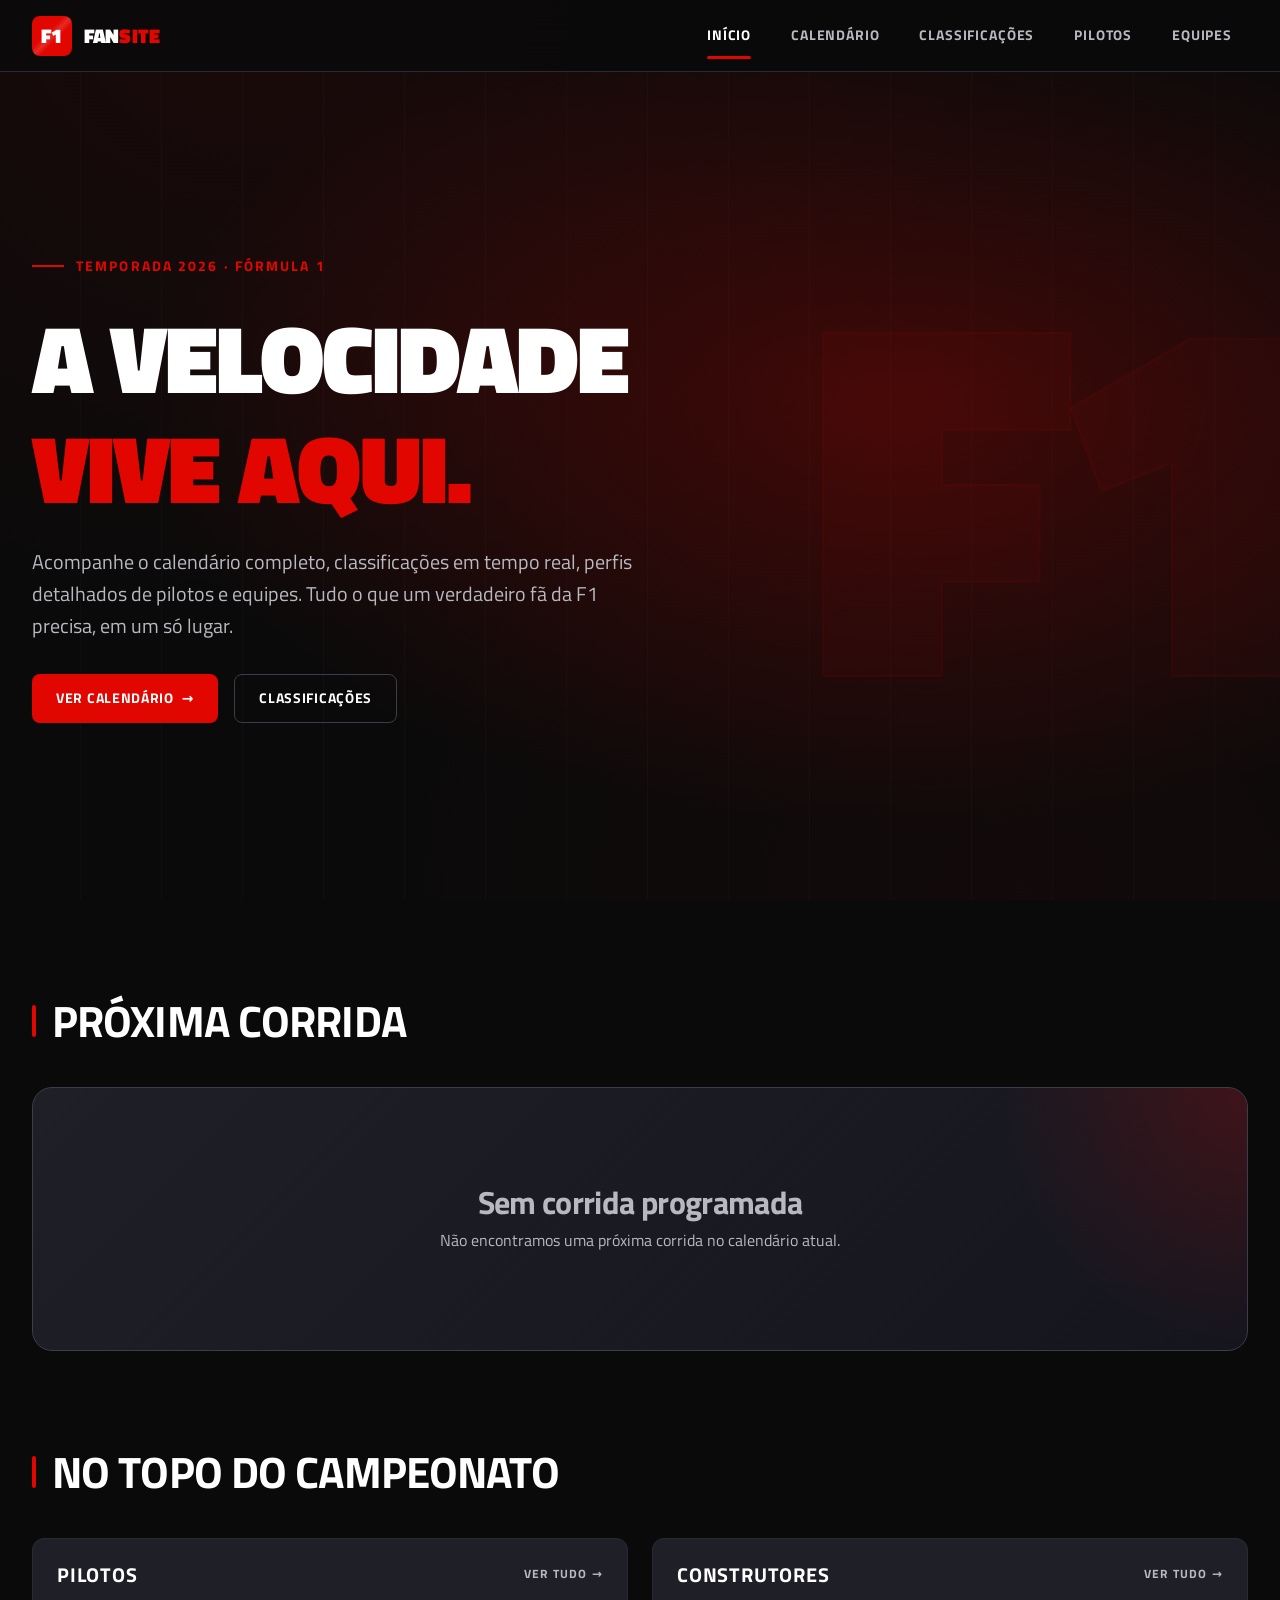
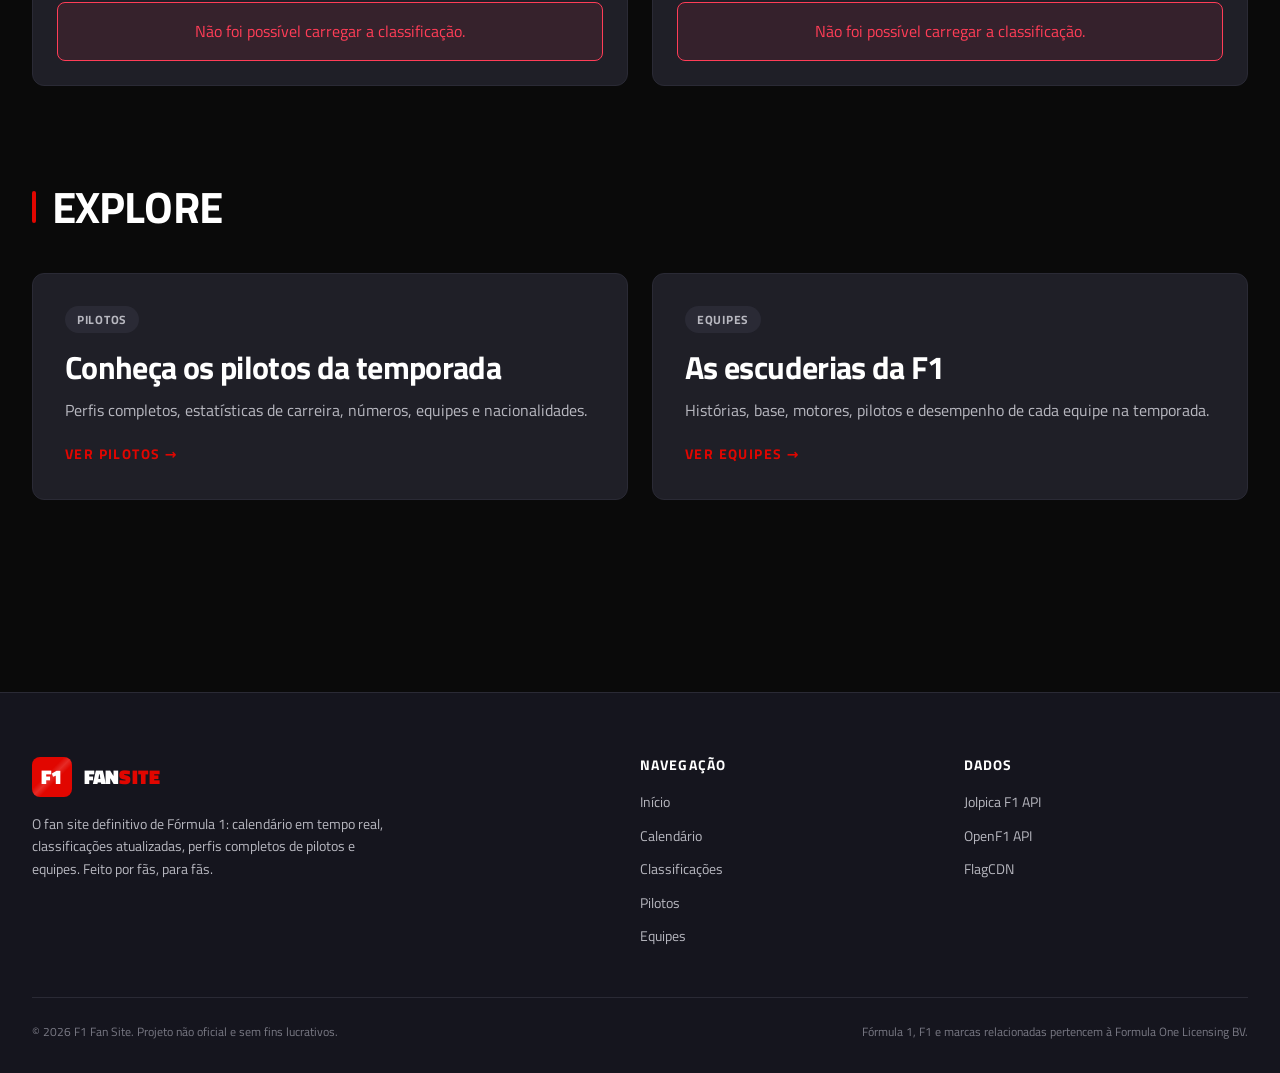
==== index.html @ c23597fc "Primeiro commit do Site de F1" ====
<!DOCTYPE html>
<html lang="pt-BR">
<head>
  <meta charset="UTF-8">
  <meta name="viewport" content="width=device-width, initial-scale=1.0">
  <title>F1 Fan Site — Tudo sobre Fórmula 1 em um só lugar</title>
  <meta name="description" content="O fan site definitivo de Fórmula 1: calendário 2026, classificações ao vivo, perfis completos de pilotos e equipes. Atualizado em tempo real.">
  <meta name="theme-color" content="#e10600">
  <meta property="og:title" content="F1 Fan Site — Tudo sobre Fórmula 1">
  <meta property="og:description" content="Calendário 2026, classificações ao vivo, perfis de pilotos e equipes. O melhor fan site de F1.">
  <meta property="og:type" content="website">
  <meta property="og:locale" content="pt_BR">
  <meta name="twitter:card" content="summary_large_image">
  <link rel="preconnect" href="https://fonts.googleapis.com">
  <link rel="preconnect" href="https://fonts.gstatic.com" crossorigin>
  <link rel="preconnect" href="https://api.jolpi.ca">
  <link rel="preconnect" href="https://api.openf1.org">
  <link rel="preconnect" href="https://flagcdn.com">
  <link rel="icon" href="data:image/svg+xml,%3Csvg xmlns='http://www.w3.org/2000/svg' viewBox='0 0 64 64'%3E%3Crect width='64' height='64' rx='12' fill='%23e10600'/%3E%3Ctext x='32' y='44' text-anchor='middle' font-family='Arial' font-weight='900' font-size='28' fill='white'%3EF1%3C/text%3E%3C/svg%3E">
  <link rel="stylesheet" href="./css/style.css">
</head>
<body>
  <div id="site-header"></div>

  <main id="main-content" class="main">
    <section class="hero" aria-labelledby="hero-title">
      <div class="container">
        <div class="hero__content fade-up">
          <span class="hero__eyebrow">Temporada 2026 · Fórmula 1</span>
          <h1 class="hero__title" id="hero-title">A velocidade <strong>vive aqui.</strong></h1>
          <p class="hero__lead">Acompanhe o calendário completo, classificações em tempo real, perfis detalhados de pilotos e equipes. Tudo o que um verdadeiro fã da F1 precisa, em um só lugar.</p>
          <div class="hero__cta">
            <a class="btn btn-primary btn-arrow" href="./pages/calendario.html">Ver calendário</a>
            <a class="btn btn-ghost" href="./pages/classificacoes.html">Classificações</a>
          </div>
        </div>
      </div>
    </section>

    <section class="section" aria-labelledby="next-race-title">
      <div class="container">
        <header class="section-title">
          <h2 id="next-race-title">Próxima corrida</h2>
        </header>
        <div id="next-race" class="fade-up">
          <div class="next-race"><div class="loading-block"><span class="loading"></span> Carregando próxima corrida…</div></div>
        </div>
      </div>
    </section>

    <section class="section" aria-labelledby="standings-title" style="padding-top: 0;">
      <div class="container">
        <header class="section-title">
          <h2 id="standings-title">No topo do campeonato</h2>
        </header>
        <div class="standings-preview">
          <div class="card" style="padding: var(--space-6);">
            <h3 class="standings-preview__title">
              Pilotos
              <a class="text-secondary" href="./pages/classificacoes.html" style="font-size: var(--fs-xs); text-transform: uppercase; letter-spacing: 0.1em;">Ver tudo →</a>
            </h3>
            <div id="drivers-top" class="standings-preview__list">
              <div class="loading-block"><span class="loading"></span> Carregando…</div>
            </div>
          </div>
          <div class="card" style="padding: var(--space-6);">
            <h3 class="standings-preview__title">
              Construtores
              <a class="text-secondary" href="./pages/classificacoes.html?tab=construtores" style="font-size: var(--fs-xs); text-transform: uppercase; letter-spacing: 0.1em;">Ver tudo →</a>
            </h3>
            <div id="constructors-top" class="standings-preview__list">
              <div class="loading-block"><span class="loading"></span> Carregando…</div>
            </div>
          </div>
        </div>
      </div>
    </section>

    <section class="section" aria-labelledby="explore-title" style="padding-top: 0;">
      <div class="container">
        <header class="section-title">
          <h2 id="explore-title">Explore</h2>
        </header>
        <div class="standings-preview">
          <a class="card" href="./pages/pilotos.html" style="padding: var(--space-8); display: block;">
            <span class="badge">Pilotos</span>
            <h3 style="margin-top: var(--space-4); font-size: var(--fs-2xl);">Conheça os pilotos da temporada</h3>
            <p style="margin-top: var(--space-3); color: var(--color-text-secondary);">Perfis completos, estatísticas de carreira, números, equipes e nacionalidades.</p>
            <span style="margin-top: var(--space-5); display: inline-block; color: var(--color-f1-red); font-weight: var(--fw-bold); text-transform: uppercase; letter-spacing: 0.1em; font-size: var(--fs-sm);">Ver pilotos →</span>
          </a>
          <a class="card" href="./pages/equipes.html" style="padding: var(--space-8); display: block;">
            <span class="badge">Equipes</span>
            <h3 style="margin-top: var(--space-4); font-size: var(--fs-2xl);">As escuderias da F1</h3>
            <p style="margin-top: var(--space-3); color: var(--color-text-secondary);">Histórias, base, motores, pilotos e desempenho de cada equipe na temporada.</p>
            <span style="margin-top: var(--space-5); display: inline-block; color: var(--color-f1-red); font-weight: var(--fw-bold); text-transform: uppercase; letter-spacing: 0.1em; font-size: var(--fs-sm);">Ver equipes →</span>
          </a>
        </div>
      </div>
    </section>
  </main>

  <div id="site-footer"></div>

  <script type="module" src="./js/pages/home.js"></script>
</body>
</html>
---- css/style.css ----
@import url('https://fonts.googleapis.com/css2?family=Titillium+Web:wght@300;400;600;700;900&family=JetBrains+Mono:wght@400;700&display=swap');

@import url('./tokens.css');
@import url('./base.css');
@import url('./layout.css');
@import url('./components.css');
@import url('./pages.css');
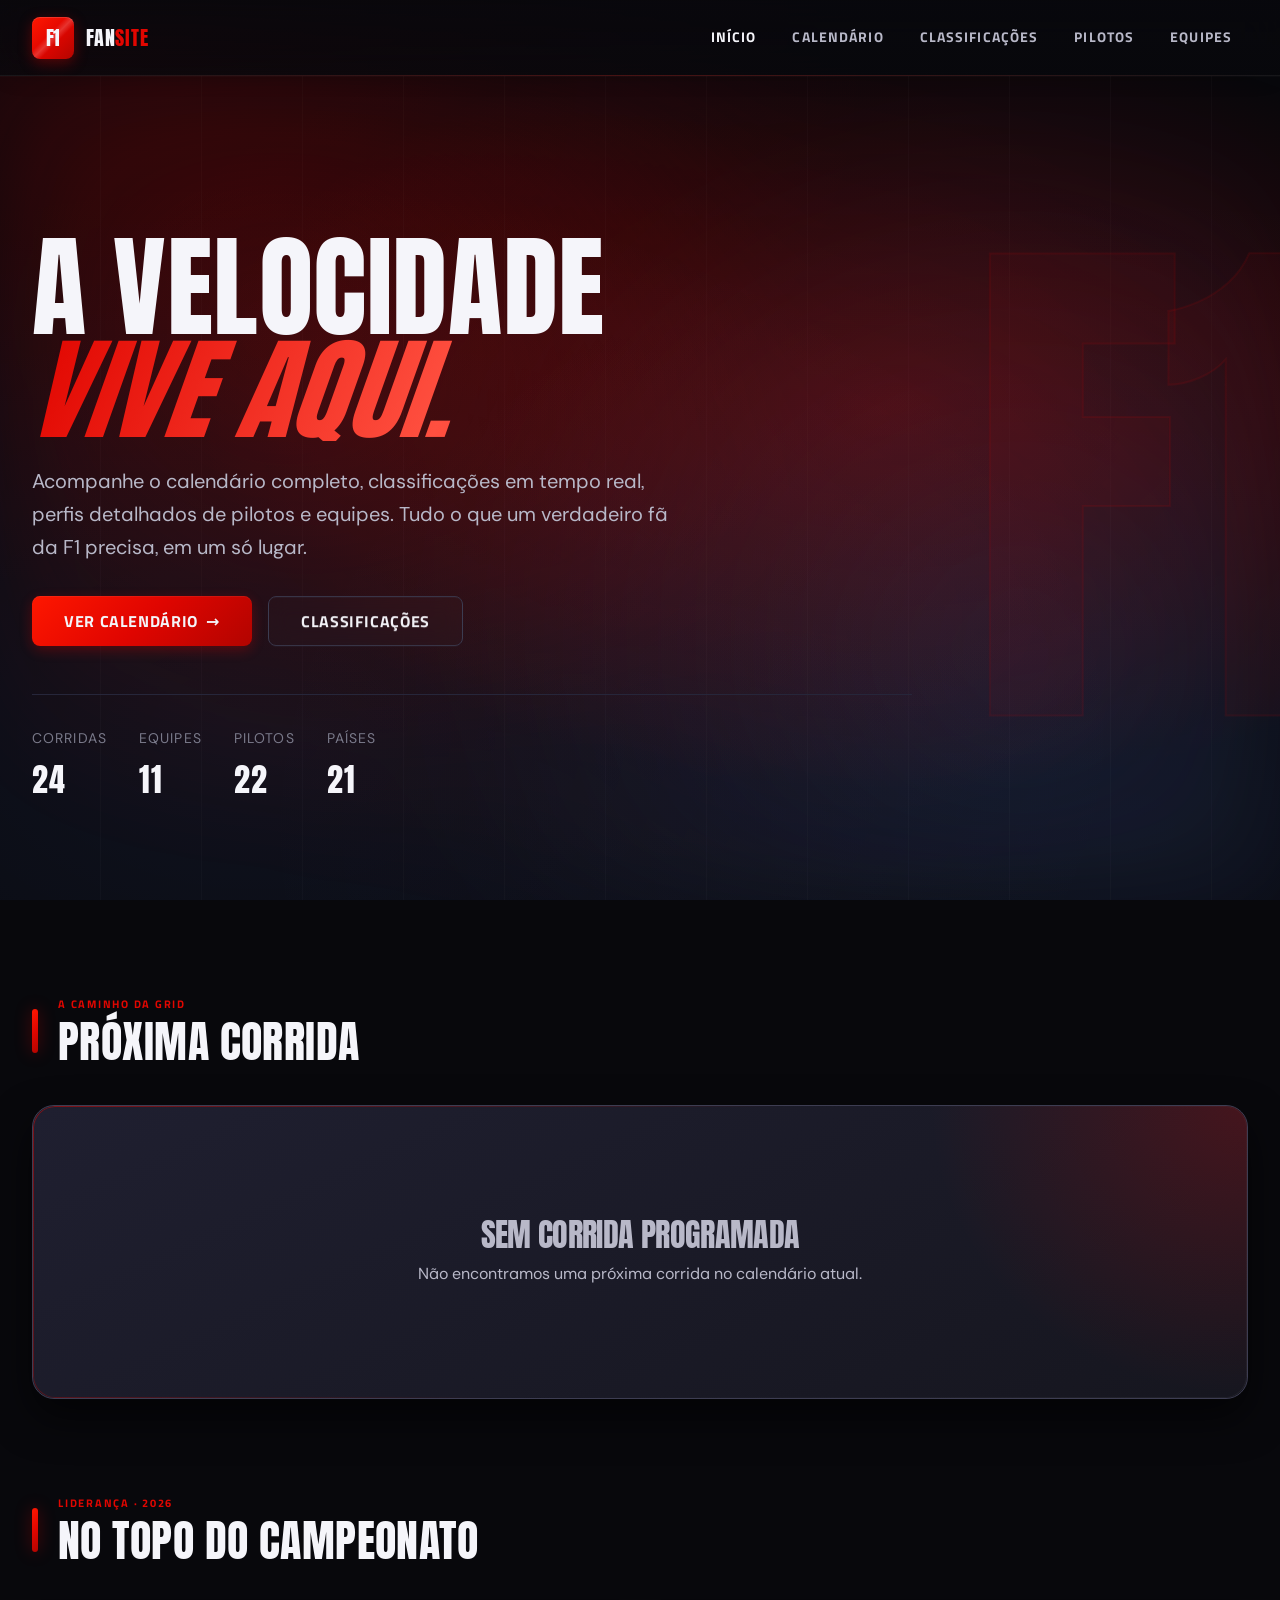
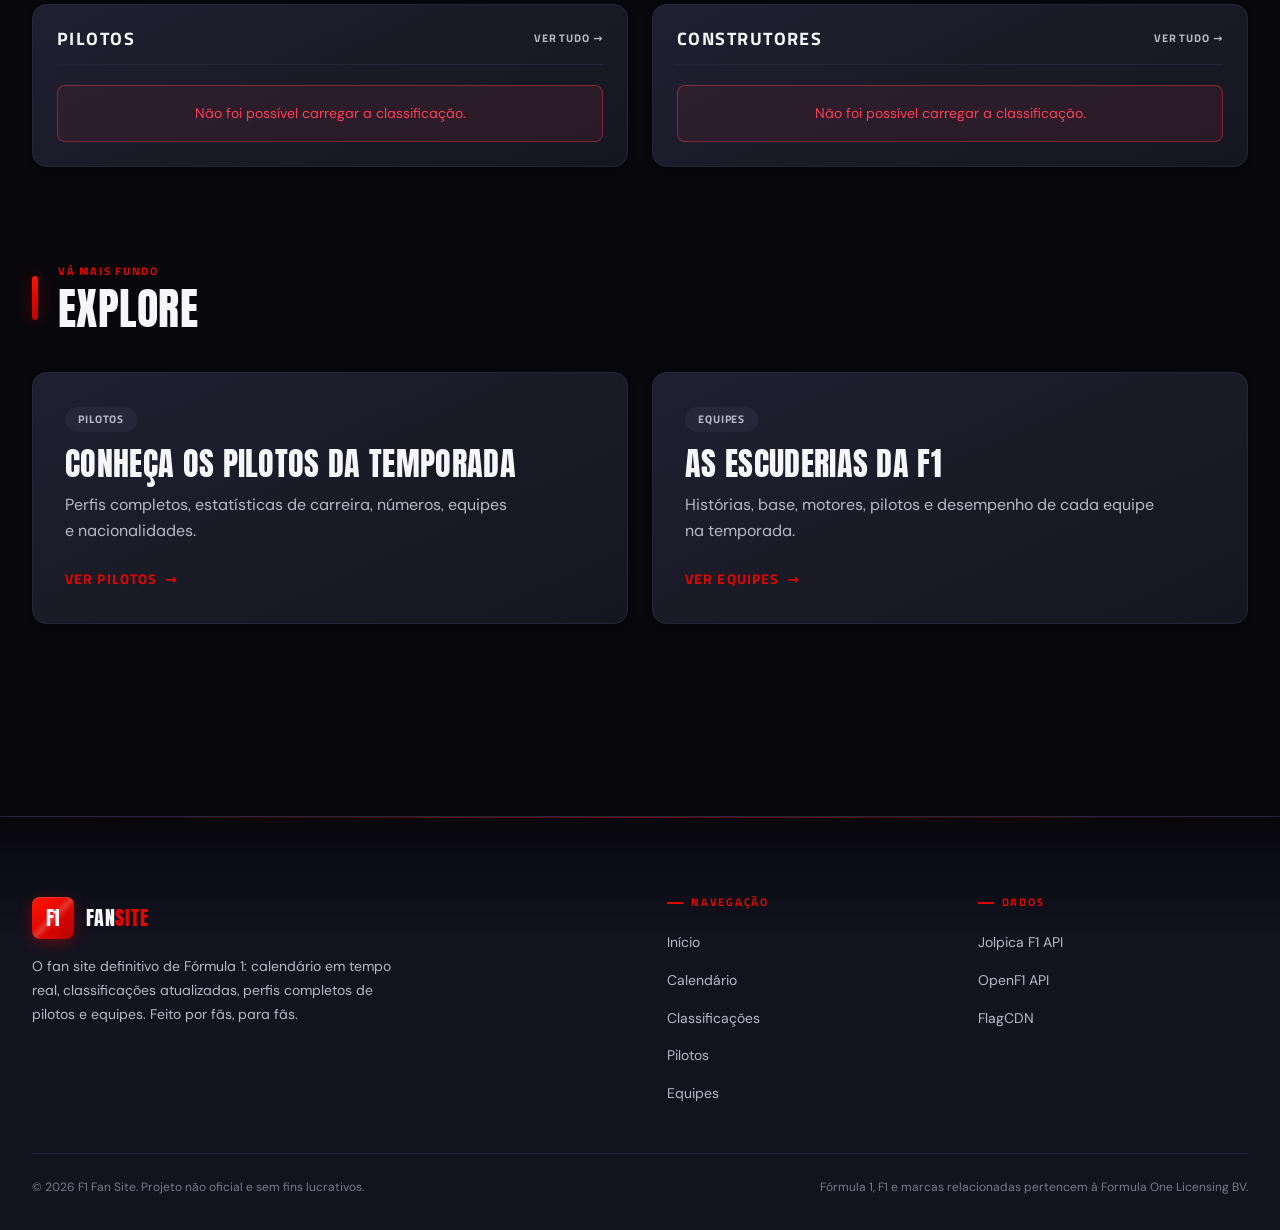
==== commit 5f2e82ad: "Melhoria de design e correção de erros" ====
--- a/index.html
+++ b/index.html
@@ -24,14 +24,21 @@
 
   <main id="main-content" class="main">
     <section class="hero" aria-labelledby="hero-title">
+      <div class="hero__bg" aria-hidden="true"></div>
       <div class="container">
-        <div class="hero__content fade-up">
-          <span class="hero__eyebrow">Temporada 2026 · Fórmula 1</span>
+        <div class="hero__content">
+          <span class="hero__eyebrow">Temporada 2026 · Ao vivo</span>
           <h1 class="hero__title" id="hero-title">A velocidade <strong>vive aqui.</strong></h1>
           <p class="hero__lead">Acompanhe o calendário completo, classificações em tempo real, perfis detalhados de pilotos e equipes. Tudo o que um verdadeiro fã da F1 precisa, em um só lugar.</p>
           <div class="hero__cta">
-            <a class="btn btn-primary btn-arrow" href="./pages/calendario.html">Ver calendário</a>
-            <a class="btn btn-ghost" href="./pages/classificacoes.html">Classificações</a>
+            <a class="btn btn-primary btn-arrow btn-lg" href="./pages/calendario.html">Ver calendário</a>
+            <a class="btn btn-ghost btn-lg" href="./pages/classificacoes.html">Classificações</a>
+          </div>
+          <div class="hero__meta">
+            <div class="hero__meta-item">Corridas<strong>24</strong></div>
+            <div class="hero__meta-item">Equipes<strong>11</strong></div>
+            <div class="hero__meta-item">Pilotos<strong>22</strong></div>
+            <div class="hero__meta-item">Países<strong>21</strong></div>
           </div>
         </div>
       </div>
@@ -39,10 +46,13 @@
 
     <section class="section" aria-labelledby="next-race-title">
       <div class="container">
-        <header class="section-title">
-          <h2 id="next-race-title">Próxima corrida</h2>
+        <header class="section-title" data-reveal="up">
+          <div>
+            <span class="section-title__eyebrow">A caminho da grid</span>
+            <h2 id="next-race-title">Próxima corrida</h2>
+          </div>
         </header>
-        <div id="next-race" class="fade-up">
+        <div id="next-race" data-reveal="up">
           <div class="next-race"><div class="loading-block"><span class="loading"></span> Carregando próxima corrida…</div></div>
         </div>
       </div>
@@ -50,14 +60,17 @@
 
     <section class="section" aria-labelledby="standings-title" style="padding-top: 0;">
       <div class="container">
-        <header class="section-title">
-          <h2 id="standings-title">No topo do campeonato</h2>
+        <header class="section-title" data-reveal="up">
+          <div>
+            <span class="section-title__eyebrow">Liderança · 2026</span>
+            <h2 id="standings-title">No topo do campeonato</h2>
+          </div>
         </header>
-        <div class="standings-preview">
+        <div class="standings-preview" data-reveal-stagger>
           <div class="card" style="padding: var(--space-6);">
             <h3 class="standings-preview__title">
               Pilotos
-              <a class="text-secondary" href="./pages/classificacoes.html" style="font-size: var(--fs-xs); text-transform: uppercase; letter-spacing: 0.1em;">Ver tudo →</a>
+              <a class="text-secondary" href="./pages/classificacoes.html" style="font-size: var(--fs-2xs); text-transform: uppercase; letter-spacing: var(--tracking-wider); font-weight: var(--fw-bold);">Ver tudo →</a>
             </h3>
             <div id="drivers-top" class="standings-preview__list">
               <div class="loading-block"><span class="loading"></span> Carregando…</div>
@@ -66,7 +79,7 @@
           <div class="card" style="padding: var(--space-6);">
             <h3 class="standings-preview__title">
               Construtores
-              <a class="text-secondary" href="./pages/classificacoes.html?tab=construtores" style="font-size: var(--fs-xs); text-transform: uppercase; letter-spacing: 0.1em;">Ver tudo →</a>
+              <a class="text-secondary" href="./pages/classificacoes.html?tab=construtores" style="font-size: var(--fs-2xs); text-transform: uppercase; letter-spacing: var(--tracking-wider); font-weight: var(--fw-bold);">Ver tudo →</a>
             </h3>
             <div id="constructors-top" class="standings-preview__list">
               <div class="loading-block"><span class="loading"></span> Carregando…</div>
@@ -78,21 +91,24 @@
 
     <section class="section" aria-labelledby="explore-title" style="padding-top: 0;">
       <div class="container">
-        <header class="section-title">
-          <h2 id="explore-title">Explore</h2>
+        <header class="section-title" data-reveal="up">
+          <div>
+            <span class="section-title__eyebrow">Vá mais fundo</span>
+            <h2 id="explore-title">Explore</h2>
+          </div>
         </header>
-        <div class="standings-preview">
-          <a class="card" href="./pages/pilotos.html" style="padding: var(--space-8); display: block;">
+        <div class="standings-preview" data-reveal-stagger>
+          <a class="card explore-card" href="./pages/pilotos.html">
             <span class="badge">Pilotos</span>
-            <h3 style="margin-top: var(--space-4); font-size: var(--fs-2xl);">Conheça os pilotos da temporada</h3>
-            <p style="margin-top: var(--space-3); color: var(--color-text-secondary);">Perfis completos, estatísticas de carreira, números, equipes e nacionalidades.</p>
-            <span style="margin-top: var(--space-5); display: inline-block; color: var(--color-f1-red); font-weight: var(--fw-bold); text-transform: uppercase; letter-spacing: 0.1em; font-size: var(--fs-sm);">Ver pilotos →</span>
+            <h3 class="explore-card__title">Conheça os pilotos da temporada</h3>
+            <p class="explore-card__lead">Perfis completos, estatísticas de carreira, números, equipes e nacionalidades.</p>
+            <span class="explore-card__cta">Ver pilotos</span>
           </a>
-          <a class="card" href="./pages/equipes.html" style="padding: var(--space-8); display: block;">
+          <a class="card explore-card" href="./pages/equipes.html">
             <span class="badge">Equipes</span>
-            <h3 style="margin-top: var(--space-4); font-size: var(--fs-2xl);">As escuderias da F1</h3>
-            <p style="margin-top: var(--space-3); color: var(--color-text-secondary);">Histórias, base, motores, pilotos e desempenho de cada equipe na temporada.</p>
-            <span style="margin-top: var(--space-5); display: inline-block; color: var(--color-f1-red); font-weight: var(--fw-bold); text-transform: uppercase; letter-spacing: 0.1em; font-size: var(--fs-sm);">Ver equipes →</span>
+            <h3 class="explore-card__title">As escuderias da F1</h3>
+            <p class="explore-card__lead">Histórias, base, motores, pilotos e desempenho de cada equipe na temporada.</p>
+            <span class="explore-card__cta">Ver equipes</span>
           </a>
         </div>
       </div>
--- a/css/style.css
+++ b/css/style.css
@@ -1,7 +1,8 @@
-@import url('https://fonts.googleapis.com/css2?family=Titillium+Web:wght@300;400;600;700;900&family=JetBrains+Mono:wght@400;700&display=swap');
+@import url('https://fonts.googleapis.com/css2?family=Anton&family=Titillium+Web:wght@300;400;600;700;900&family=DM+Sans:opsz,wght@9..40,400;9..40,500;9..40,700&family=JetBrains+Mono:wght@400;700&display=swap');
 
 @import url('./tokens.css');
 @import url('./base.css');
 @import url('./layout.css');
 @import url('./components.css');
 @import url('./pages.css');
+@import url('./animations.css');
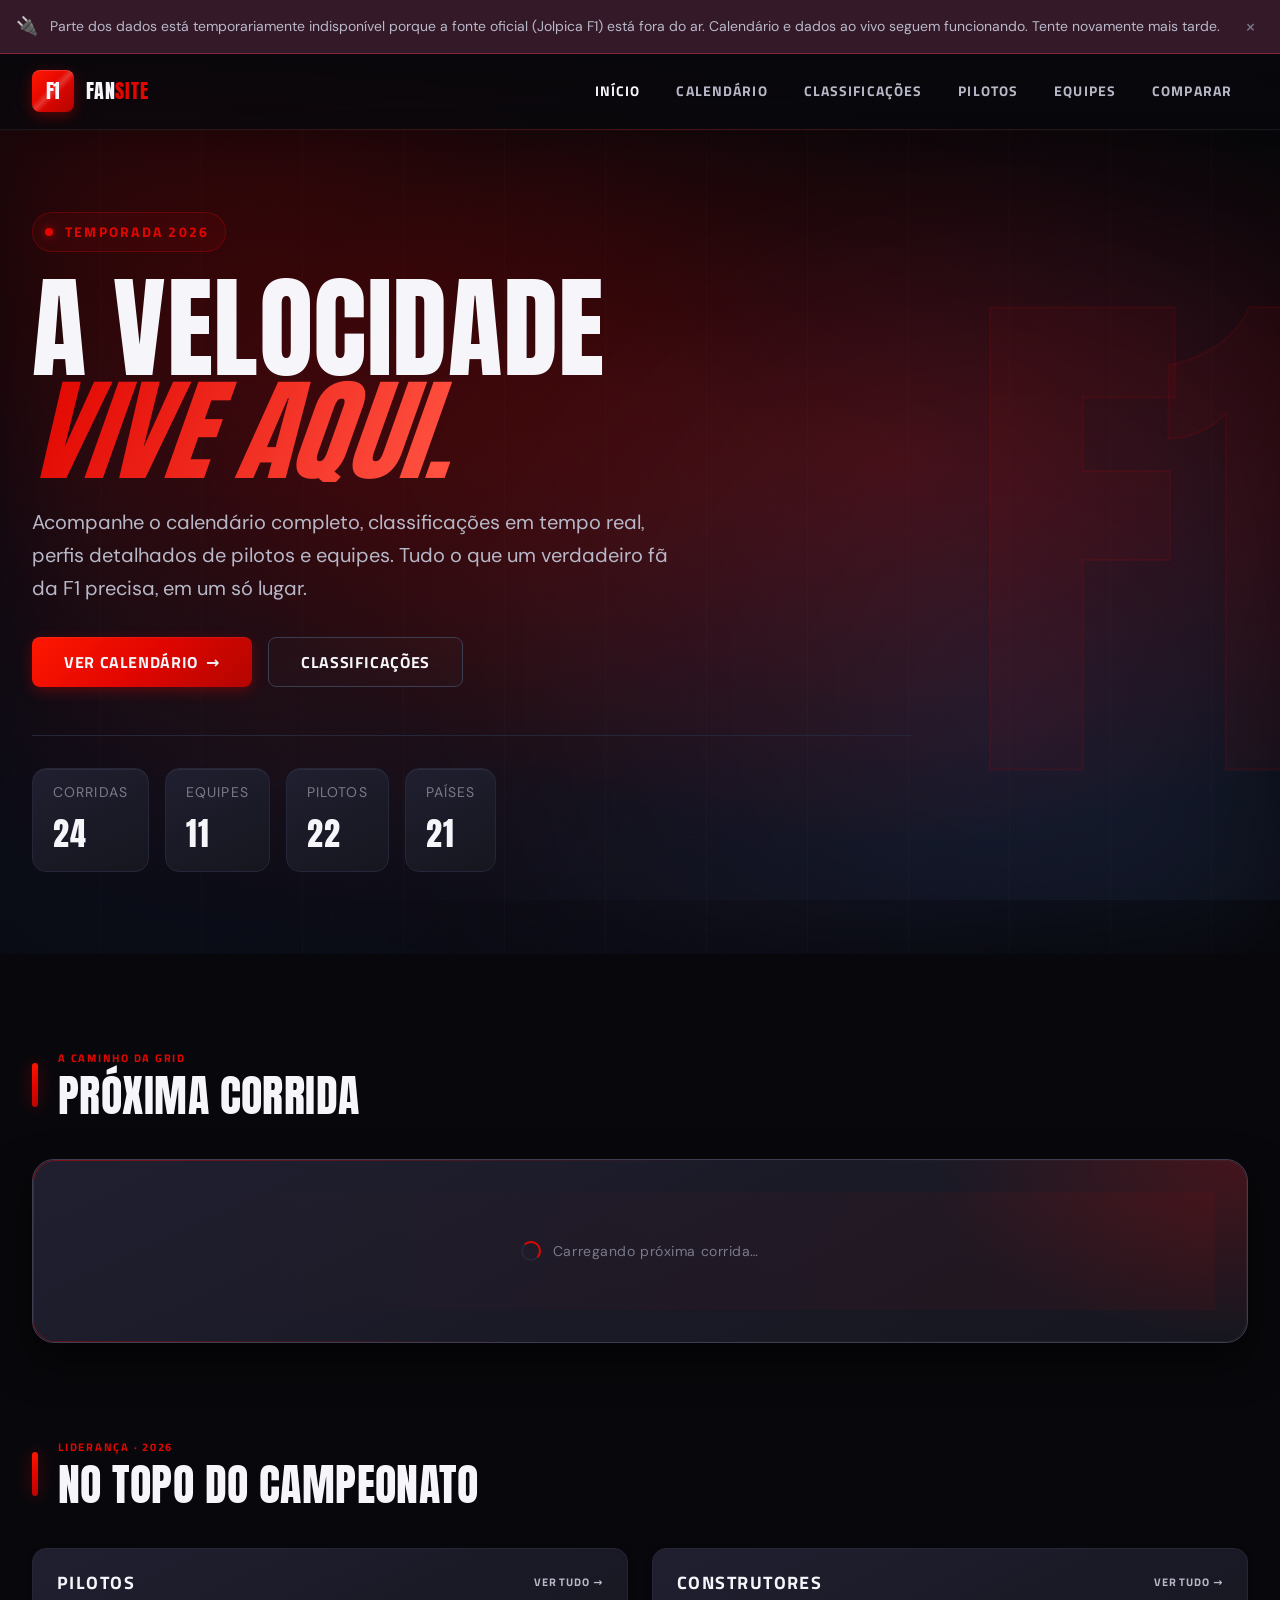
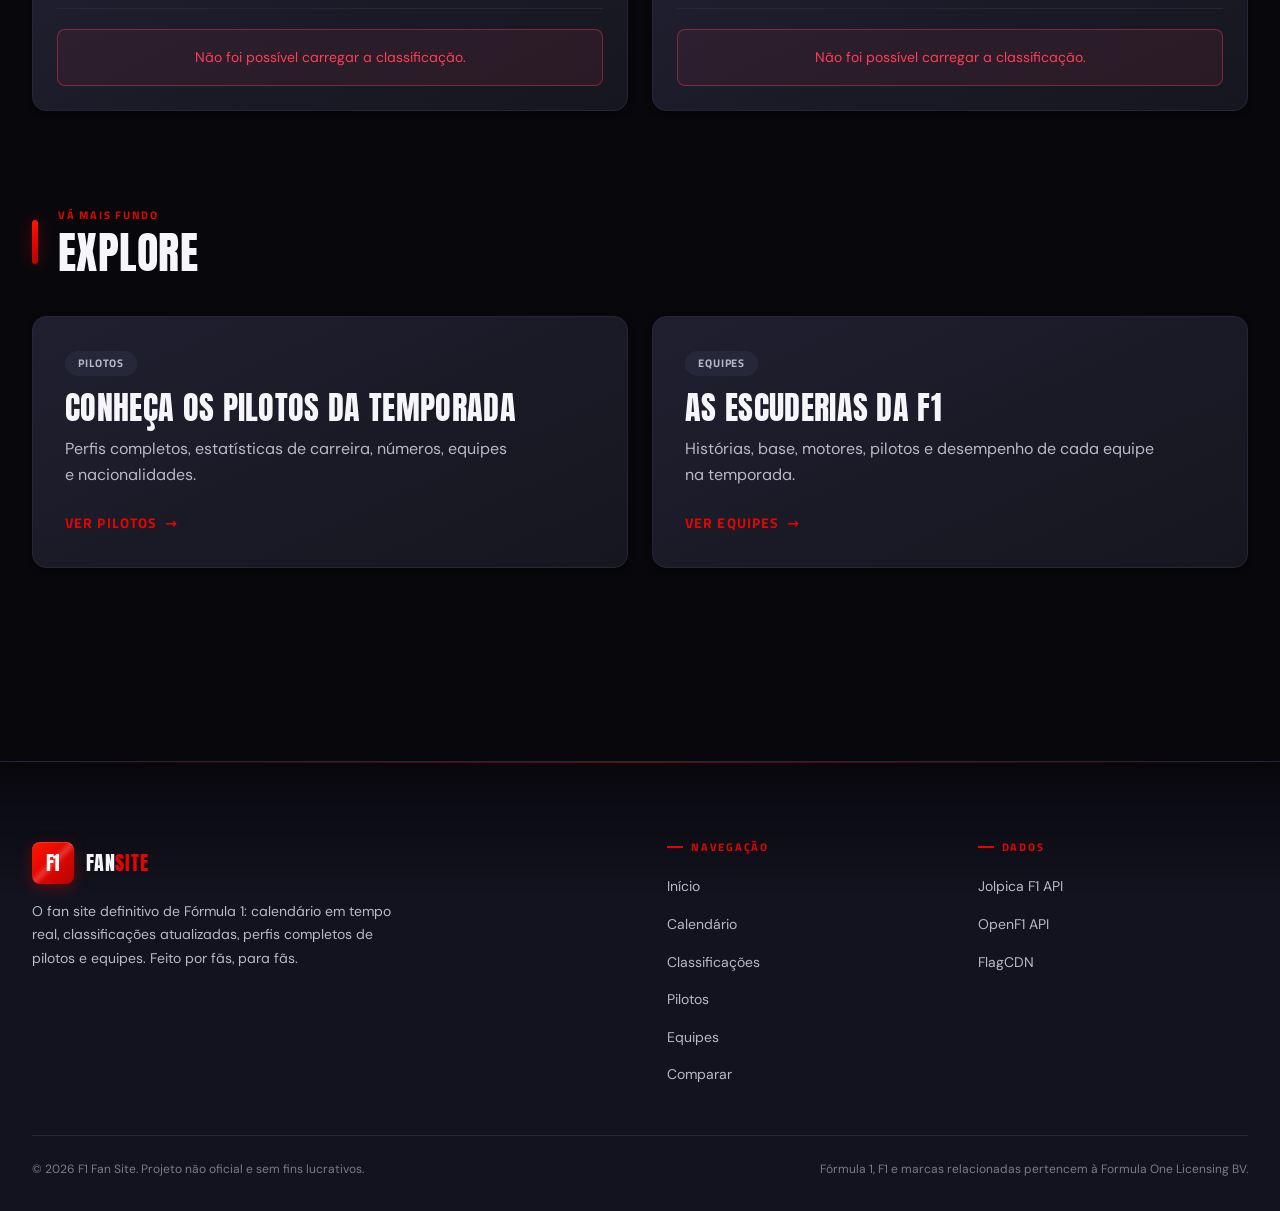
==== commit c632055e: "Reforma 2026: resiliência de dados, novas features e polimento visual Resiliência (camada de API): -" ====
--- a/index.html
+++ b/index.html
@@ -23,11 +23,12 @@
   <div id="site-header"></div>
 
   <main id="main-content" class="main">
+    <div id="live-widget"></div>
     <section class="hero" aria-labelledby="hero-title">
       <div class="hero__bg" aria-hidden="true"></div>
       <div class="container">
         <div class="hero__content">
-          <span class="hero__eyebrow">Temporada 2026 · Ao vivo</span>
+          <span class="hero__eyebrow" id="hero-eyebrow">Temporada 2026</span>
           <h1 class="hero__title" id="hero-title">A velocidade <strong>vive aqui.</strong></h1>
           <p class="hero__lead">Acompanhe o calendário completo, classificações em tempo real, perfis detalhados de pilotos e equipes. Tudo o que um verdadeiro fã da F1 precisa, em um só lugar.</p>
           <div class="hero__cta">
@@ -35,10 +36,10 @@
             <a class="btn btn-ghost btn-lg" href="./pages/classificacoes.html">Classificações</a>
           </div>
           <div class="hero__meta">
-            <div class="hero__meta-item">Corridas<strong>24</strong></div>
-            <div class="hero__meta-item">Equipes<strong>11</strong></div>
-            <div class="hero__meta-item">Pilotos<strong>22</strong></div>
-            <div class="hero__meta-item">Países<strong>21</strong></div>
+            <div class="hero__meta-item">Corridas<strong data-hero-stat="races">24</strong></div>
+            <div class="hero__meta-item">Equipes<strong data-hero-stat="teams">11</strong></div>
+            <div class="hero__meta-item">Pilotos<strong data-hero-stat="drivers">22</strong></div>
+            <div class="hero__meta-item">Países<strong data-hero-stat="countries">21</strong></div>
           </div>
         </div>
       </div>
